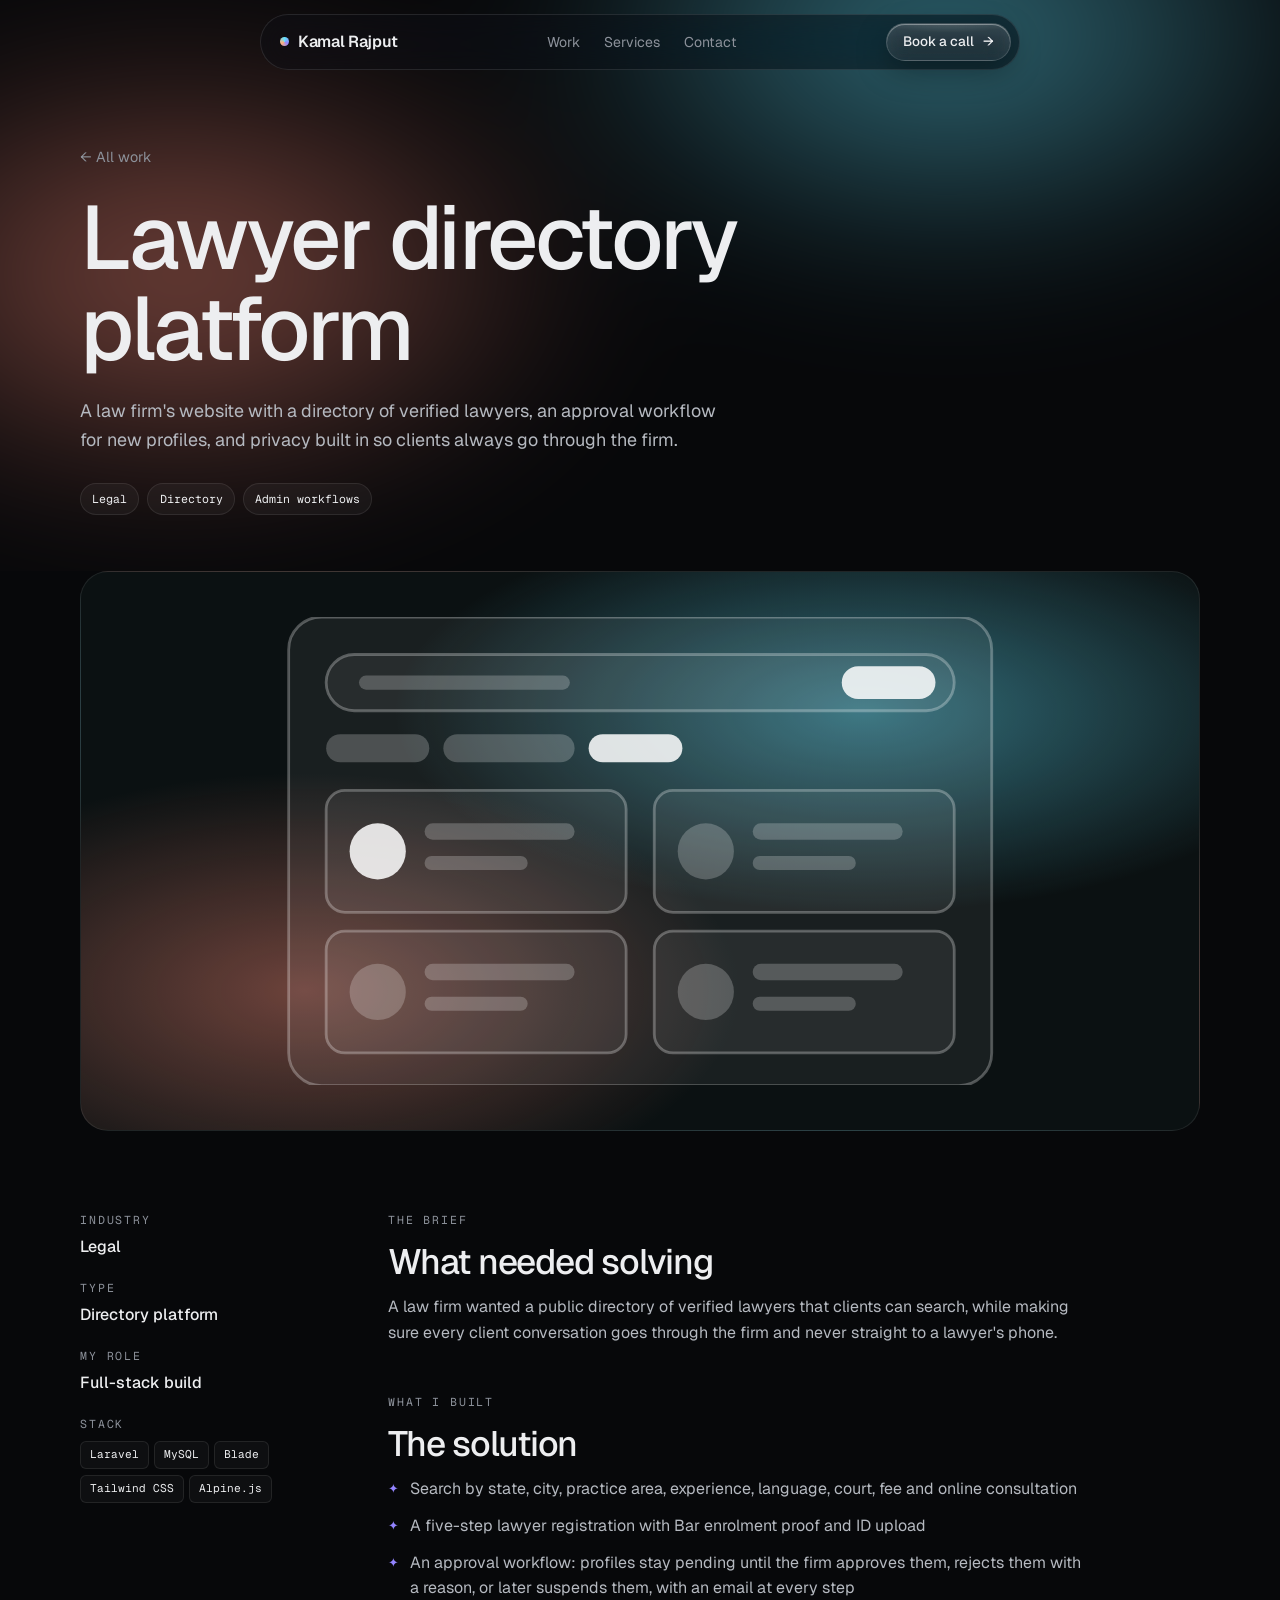
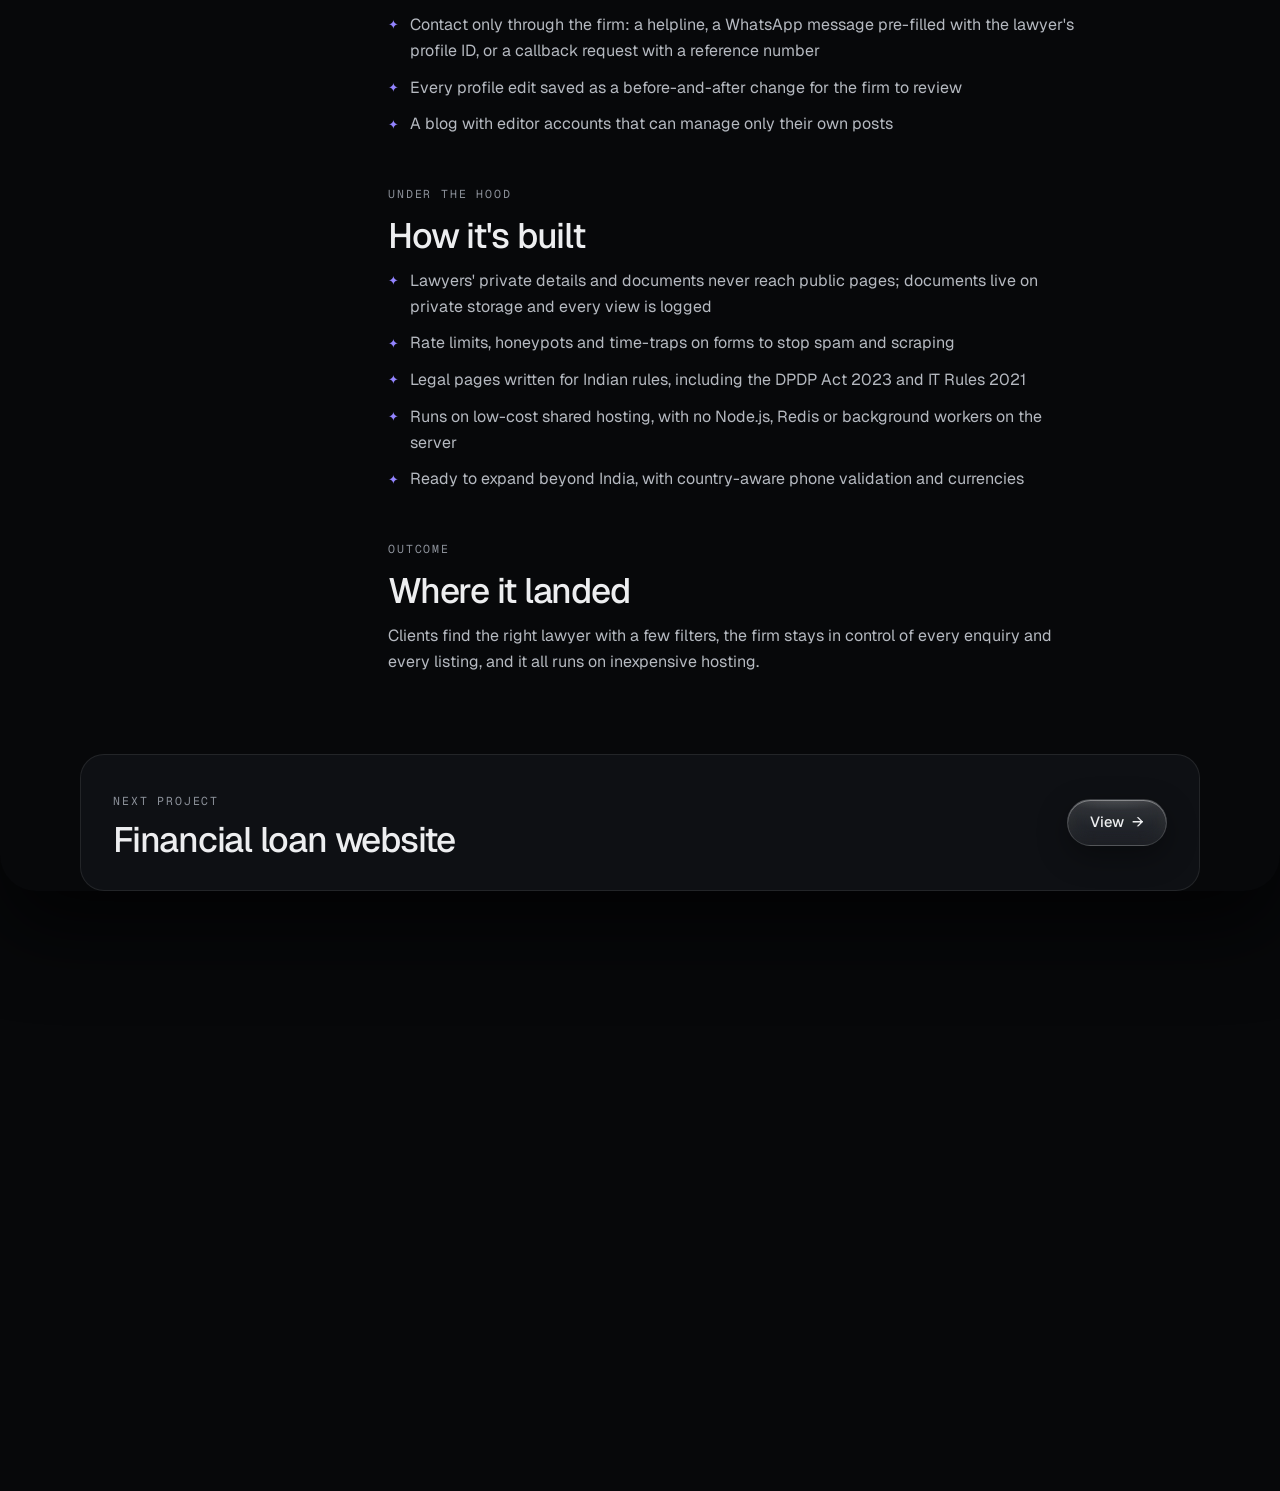
==== work/lawyer-directory.html @ dc75b8f5 "Write real case studies and add the lawyer directory project Case study pages for the real estate CR" ====
<!doctype html>
<html lang="en">
<head>
<meta charset="utf-8">
<meta name="viewport" content="width=device-width, initial-scale=1, viewport-fit=cover">
<title>Lawyer directory platform · Kamal Rajput</title>
<meta name="description" content="A law firm's website with a directory of verified lawyers, an approval workflow for new profiles, and privacy built in so clients always go through the firm.">
<meta name="theme-color" content="#07080A">
<meta property="og:title" content="Lawyer directory platform · Kamal Rajput">
<meta property="og:description" content="A law firm's website with a directory of verified lawyers, an approval workflow for new profiles, and privacy built in so clients always go through the firm.">
<meta property="og:type" content="website">
<link rel="icon" href="../assets/favicon.svg" type="image/svg+xml">
<link rel="preconnect" href="https://fonts.googleapis.com">
<link rel="preconnect" href="https://fonts.gstatic.com" crossorigin>
<link rel="stylesheet" href="https://fonts.googleapis.com/css2?family=Geist:wght@300..700&family=Geist+Mono:wght@400;500&family=Instrument+Serif:ital@0;1&display=swap">
<link rel="stylesheet" href="../assets/css/style.css">
</head>
<body>
<nav class="nav" aria-label="Main">
  <a class="brand" href="../index.html"><i aria-hidden="true"></i>Kamal Rajput</a>
  <ul>
    <li><a href="../index.html#work">Work</a></li>
    <li><a href="../index.html#services">Services</a></li>
    <li><a href="../index.html#call">Contact</a></li>
  </ul>
  <a class="glass" href="../index.html#call">Book a call <span class="arrow">→</span></a>
</nav>

<main id="top">
  <header class="cs-hero">
    <div class="glow" aria-hidden="true" style="background:radial-gradient(40% 50% at 70% 30%, var(--cyan), transparent 70%), radial-gradient(40% 50% at 20% 65%, #FF8C78, transparent 70%)"></div>
    <div class="wrap">
      <a class="back" href="../index.html#work">← All work</a>
      <h1>Lawyer directory platform</h1>
      <p class="lede">A law firm's website with a directory of verified lawyers, an approval workflow for new profiles, and privacy built in so clients always go through the firm.</p>
      <div class="cs-meta"><span>Legal</span><span>Directory</span><span>Admin workflows</span></div>
    </div>
  </header>

  <div class="wrap">
    <div class="cs-cover art-4" aria-hidden="true"><svg viewBox="0 0 300 200"><rect class="s" x="0" y="0" width="300" height="200" rx="14"/>
              <rect class="s" x="16" y="16" width="268" height="24" rx="12"/><rect class="m" x="30" y="25" width="90" height="6" rx="3"/><rect class="f" x="236" y="21" width="40" height="14" rx="7"/>
              <rect class="m" x="16" y="50" width="44" height="12" rx="6"/><rect class="m" x="66" y="50" width="56" height="12" rx="6"/><rect class="f" x="128" y="50" width="40" height="12" rx="6"/>
              <g><rect class="s" x="16" y="74" width="128" height="52" rx="8"/><circle class="f" cx="38" cy="100" r="12"/><rect class="m" x="58" y="88" width="64" height="7" rx="3.5"/><rect class="m" x="58" y="102" width="44" height="6" rx="3"/></g>
              <g><rect class="s" x="156" y="74" width="128" height="52" rx="8"/><circle class="m" cx="178" cy="100" r="12"/><rect class="m" x="198" y="88" width="64" height="7" rx="3.5"/><rect class="m" x="198" y="102" width="44" height="6" rx="3"/></g>
              <g><rect class="s" x="16" y="134" width="128" height="52" rx="8"/><circle class="m" cx="38" cy="160" r="12"/><rect class="m" x="58" y="148" width="64" height="7" rx="3.5"/><rect class="m" x="58" y="162" width="44" height="6" rx="3"/></g>
              <g><rect class="s" x="156" y="134" width="128" height="52" rx="8"/><circle class="m" cx="178" cy="160" r="12"/><rect class="m" x="198" y="148" width="64" height="7" rx="3.5"/><rect class="m" x="198" y="162" width="44" height="6" rx="3"/></g></svg></div>

    <div class="cs-body">
      <aside><div><span class="eyebrow">Industry</span><b>Legal</b></div><div><span class="eyebrow">Type</span><b>Directory platform</b></div><div><span class="eyebrow">My role</span><b>Full-stack build</b></div><div><span class="eyebrow">Stack</span><div class="stack-chips"><span>Laravel</span><span>MySQL</span><span>Blade</span><span>Tailwind CSS</span><span>Alpine.js</span></div></div></aside>
      <article>
        <section><span class="eyebrow">The brief</span><h2>What needed solving</h2><p>A law firm wanted a public directory of verified lawyers that clients can search, while making sure every client conversation goes through the firm and never straight to a lawyer's phone.</p></section>
        <section><span class="eyebrow">What I built</span><h2>The solution</h2><ul><li>Search by state, city, practice area, experience, language, court, fee and online consultation</li><li>A five-step lawyer registration with Bar enrolment proof and ID upload</li><li>An approval workflow: profiles stay pending until the firm approves them, rejects them with a reason, or later suspends them, with an email at every step</li><li>Contact only through the firm: a helpline, a WhatsApp message pre-filled with the lawyer's profile ID, or a callback request with a reference number</li><li>Every profile edit saved as a before-and-after change for the firm to review</li><li>A blog with editor accounts that can manage only their own posts</li></ul></section>
        <section><span class="eyebrow">Under the hood</span><h2>How it's built</h2><ul><li>Lawyers' private details and documents never reach public pages; documents live on private storage and every view is logged</li><li>Rate limits, honeypots and time-traps on forms to stop spam and scraping</li><li>Legal pages written for Indian rules, including the DPDP Act 2023 and IT Rules 2021</li><li>Runs on low-cost shared hosting, with no Node.js, Redis or background workers on the server</li><li>Ready to expand beyond India, with country-aware phone validation and currencies</li></ul></section>
        <section><span class="eyebrow">Outcome</span><h2>Where it landed</h2><p>Clients find the right lawyer with a few filters, the firm stays in control of every enquiry and every listing, and it all runs on inexpensive hosting.</p></section>
      </article>
    </div>

    <a class="next" href="loan-website.html"><div><span class="eyebrow">Next project</span><h3 style="margin-top:.6rem">Financial loan website</h3></div><span class="glass">View <span class="arrow">→</span></span></a>
  </div>
</main>

<footer class="mf" id="mf">
  <div class="aurora" aria-hidden="true"><span class="a1"></span><span class="a2"></span><span class="a3"></span></div>
  <div class="marquee" aria-hidden="true"><div class="track">
    <span>Websites <i>✦</i></span><span>Automation <i>✦</i></span><span>CRM builds <i>✦</i></span><span>Lead capture <i>✦</i></span><span>Integrations <i>✦</i></span>
    <span>Websites <i>✦</i></span><span>Automation <i>✦</i></span><span>CRM builds <i>✦</i></span><span>Lead capture <i>✦</i></span><span>Integrations <i>✦</i></span>
  </div></div>
  <div class="wrap">
    <div class="big">Let's <span class="serif">talk.</span></div>
    <div class="mf-row">
      <span class="mail" id="mail">rajput.kamal25@gmail.com</span>
      <div class="pills">
        <button class="glass mag" type="button" id="copy">Copy email</button>
        <a class="glass mag" href="../index.html#call">Request a call</a>
        <a class="glass mag" href="#top">Back to top ↑</a>
      </div>
    </div>
    <div class="legal mono"><span>© 2026 Kamal Rajput</span><span>Websites · Automation · CRM</span></div>
  </div>
</footer>

<script src="../assets/js/main.js"></script>
</body>
</html>
---- assets/css/style.css ----
/* Layout: dark, single-theme by design. Full-bleed shader hero, scroll-tilt showcase, glowing bento, image accordion, curtain-reveal footer. */
:root {
  --bg: #07080A;
  --bg-2: #0E1014;
  --bg-3: #14171C;
  --fg: #EDEEF0;
  --muted: #8C919A;
  --line: rgba(237, 238, 240, 0.09);
  --cyan: #63E3FF;
  --violet: #9384FF;
  --peach: #FFB27D;
  --serif-tint: #CDBFFF;
  --f-sans: "Geist", "Inter", system-ui, -apple-system, "Segoe UI", sans-serif;
  --f-serif: "Instrument Serif", "Iowan Old Style", Georgia, serif;
  --f-mono: "Geist Mono", ui-monospace, SFMono-Regular, Menlo, monospace;
  color-scheme: dark;
}
* { box-sizing: border-box; }
html { scroll-behavior: smooth; }
body { margin: 0; background: var(--bg); color: var(--fg); font-family: var(--f-sans); font-size: 16px; line-height: 1.6; -webkit-font-smoothing: antialiased; }
h1, h2, h3, p { margin: 0; }
h1, h2, h3 { font-weight: 500; letter-spacing: -0.035em; line-height: 1.02; text-wrap: balance; }
.serif { font-family: var(--f-serif); font-style: italic; font-weight: 400; letter-spacing: -0.01em; color: var(--serif-tint); }
.mono { font-family: var(--f-mono); font-size: 0.75rem; letter-spacing: 0.04em; }
.eyebrow { font-family: var(--f-mono); font-size: 0.72rem; text-transform: uppercase; letter-spacing: 0.16em; color: var(--muted); }
a { color: inherit; }
:focus-visible { outline: 2px solid var(--cyan); outline-offset: 3px; border-radius: 8px; }
.wrap {
  max-width: 1200px; margin: 0 auto;
  padding-left: max(16px, env(safe-area-inset-left, 0px));
  padding-right: max(16px, env(safe-area-inset-right, 0px));
}
@media (min-width: 760px) { .wrap { padding-left: max(40px, env(safe-area-inset-left, 0px)); padding-right: max(40px, env(safe-area-inset-right, 0px)); } }

/* Liquid glass button */
.glass, .solid {
  position: relative; display: inline-flex; align-items: center; gap: 0.55rem;
  font: 500 0.92rem/1 var(--f-sans); padding: 0.95rem 1.35rem; border-radius: 999px;
  text-decoration: none; cursor: pointer; white-space: nowrap; overflow: hidden; isolation: isolate;
  transition: transform .35s cubic-bezier(.2,.8,.2,1), box-shadow .35s ease;
}
.glass {
  color: var(--fg);
  background: linear-gradient(180deg, rgba(255,255,255,.16), rgba(255,255,255,.04));
  border: 1px solid rgba(255,255,255,.16);
  -webkit-backdrop-filter: blur(16px) saturate(170%); backdrop-filter: blur(16px) saturate(170%);
  box-shadow: inset 0 1px 0 rgba(255,255,255,.35), inset 0 -8px 16px rgba(255,255,255,.04), 0 10px 30px rgba(0,0,0,.35);
}
.glass::before {
  content: ""; position: absolute; inset: 0; z-index: -1; border-radius: inherit;
  background: radial-gradient(120% 80% at var(--mx, 50%) -20%, rgba(255,255,255,.28), transparent 55%);
  opacity: .7; transition: opacity .3s;
}
.glass:hover::before { opacity: 1; }
.solid { background: var(--fg); color: var(--bg); border: 1px solid var(--fg); box-shadow: 0 10px 40px rgba(147,132,255,.25); }
.glass:hover, .solid:hover { transform: translateY(-2px); }
.arrow { transition: transform .3s ease; }
.glass:hover .arrow, .solid:hover .arrow { transform: translateX(3px); }

/* Nav */
.nav {
  position: fixed; z-index: 50; left: 50%; transform: translateX(-50%);
  top: calc(env(safe-area-inset-top, 0px) + 14px);
  width: min(760px, calc(100% - 32px));
  display: flex; align-items: center; justify-content: space-between; gap: 1rem;
  padding: 0.5rem 0.5rem 0.5rem 1.2rem; border-radius: 999px;
  background: rgba(14,16,20,.55); border: 1px solid rgba(255,255,255,.1);
  -webkit-backdrop-filter: blur(18px) saturate(160%); backdrop-filter: blur(18px) saturate(160%);
}
.brand { font-weight: 600; text-decoration: none; letter-spacing: -0.02em; display: flex; align-items: center; gap: .55rem; }
.brand i { width: 9px; height: 9px; border-radius: 50%; background: conic-gradient(var(--cyan), var(--violet), var(--peach), var(--cyan)); }
.nav ul { display: flex; gap: 1.5rem; list-style: none; margin: 0; padding: 0; }
.nav ul a { text-decoration: none; color: var(--muted); font-size: 0.88rem; }
.nav ul a:hover { color: var(--fg); }
.nav .glass { padding: 0.7rem 1rem; font-size: 0.85rem; }
@media (max-width: 640px) { .nav ul { display: none; } }

/* Curtain */
main { position: relative; z-index: 2; background: var(--bg); margin-bottom: var(--fh, 0px); border-radius: 0 0 36px 36px; box-shadow: 0 40px 80px rgba(0,0,0,.65); }

/* Hero */
.hero { position: relative; min-height: min(94vh, 860px); display: flex; align-items: flex-end; overflow: hidden; }
.hero canvas { position: absolute; inset: 0; width: 100%; height: 100%; display: block; }
.hero::after {
  content: ""; position: absolute; inset: 0; pointer-events: none;
  background: linear-gradient(90deg, rgba(7,8,10,.82) 0%, rgba(7,8,10,.35) 45%, transparent 70%), linear-gradient(180deg, transparent 60%, var(--bg) 100%);
}
.hero.noshader { background: radial-gradient(60% 60% at 75% 40%, rgba(147,132,255,.25), transparent 70%), var(--bg); }
.hero-inner { position: relative; z-index: 1; width: 100%; padding-block: 9rem 4.5rem; }
.pill { display: inline-flex; align-items: center; gap: .6rem; padding: .45rem .85rem .45rem .6rem; border-radius: 999px; border: 1px solid var(--line); background: rgba(255,255,255,.04); color: var(--muted); }
.pill b { width: 7px; height: 7px; border-radius: 50%; background: var(--cyan); box-shadow: 0 0 12px var(--cyan); }
.hero h1 { font-size: clamp(2.7rem, 7.4vw, 6.4rem); margin-top: 1.6rem; }
.hero h1 > span[aria-hidden] { display: block; }
.rot { display: inline-grid; overflow: hidden; vertical-align: bottom; padding: 0 .1em .14em 0; margin-bottom: -.14em; }
.rw { grid-area: 1 / 1; white-space: nowrap; }
.l { display: inline-block; transition: transform .6s cubic-bezier(.2,.8,.2,1), opacity .45s ease; }
.rw.enter .l { transform: translateY(110%); opacity: 0; }
.rw.out .l { transform: translateY(-110%); opacity: 0; }
.hero .lede { margin-top: 1.6rem; max-width: 36rem; color: #B5B9C0; font-size: 1.12rem; }
.ctas { display: flex; flex-wrap: wrap; gap: .75rem; margin-top: 2.2rem; }
.sr { position: absolute; width: 1px; height: 1px; overflow: hidden; clip: rect(0 0 0 0); white-space: nowrap; }

/* Section heads */
.band { padding-block: 6.5rem; }
.head { display: flex; flex-wrap: wrap; align-items: end; justify-content: space-between; gap: 1.2rem 3rem; margin-bottom: 3rem; }
.head h2 { font-size: clamp(2.1rem, 4.6vw, 3.8rem); margin-top: .9rem; max-width: 16ch; }
.head p { color: var(--muted); max-width: 25rem; }

/* Container scroll showcase */
.showcase { padding-block: 5rem 3rem; perspective: 1200px; }
.showcase .head { justify-content: center; text-align: center; flex-direction: column; align-items: center; will-change: transform; }
.device {
  margin: 0 auto; max-width: 1040px; border-radius: 28px; padding: 10px;
  background: linear-gradient(180deg, #23262D, #121418); border: 1px solid rgba(255,255,255,.12);
  box-shadow: 0 0 0 1px rgba(0,0,0,.6), 0 30px 80px rgba(0,0,0,.6), 0 0 120px rgba(147,132,255,.12);
  transform-origin: 50% 0%; transform: rotateX(var(--rx, 20deg)) scale(var(--sc, 1.04)); will-change: transform;
}
.screen { border-radius: 20px; background: var(--bg-2); overflow: hidden; border: 1px solid rgba(255,255,255,.06); }
.bar { display: flex; align-items: center; gap: .9rem; padding: .85rem 1.1rem; border-bottom: 1px solid var(--line); }
.dots { display: flex; gap: 6px; } .dots span { width: 10px; height: 10px; border-radius: 50%; background: #2A2E35; }
.bar .mono { color: var(--muted); }
.bar .live { margin-left: auto; display: flex; align-items: center; gap: .4rem; color: var(--cyan); }
.bar .live::before { content: ""; width: 6px; height: 6px; border-radius: 50%; background: var(--cyan); }
.crm { display: grid; grid-template-columns: 1fr 260px; min-height: 380px; }
.board { display: grid; grid-template-columns: repeat(4, minmax(0, 1fr)); gap: .75rem; padding: 1.1rem; }
.col { display: flex; flex-direction: column; gap: .55rem; min-width: 0; }
.col h4 { margin: 0 0 .2rem; font: 500 .72rem/1 var(--f-mono); color: var(--muted); letter-spacing: .06em; text-transform: uppercase; display: flex; justify-content: space-between; }
.lead { background: var(--bg-3); border: 1px solid var(--line); border-radius: 12px; padding: .7rem .75rem; display: grid; gap: .35rem; min-width: 0; }
.lead b { font-weight: 500; font-size: .82rem; overflow: hidden; text-overflow: ellipsis; white-space: nowrap; }
.lead span { font-family: var(--f-mono); font-size: .66rem; color: var(--muted); overflow: hidden; text-overflow: ellipsis; white-space: nowrap; }
.lead.hot { border-color: rgba(99,227,255,.45); box-shadow: 0 0 24px rgba(99,227,255,.12); }
.flows { border-left: 1px solid var(--line); padding: 1.1rem; display: flex; flex-direction: column; gap: .6rem; min-width: 0; }
.flows h4 { margin: 0 0 .3rem; font: 500 .72rem/1 var(--f-mono); color: var(--muted); letter-spacing: .06em; text-transform: uppercase; }
.flow { border: 1px solid var(--line); border-radius: 12px; padding: .7rem .75rem; display: grid; gap: .4rem; background: rgba(255,255,255,.02); }
.flow .chain { display: flex; flex-wrap: wrap; gap: .3rem; align-items: center; font-family: var(--f-mono); font-size: .66rem; }
.flow .chain em { font-style: normal; padding: .2rem .45rem; border-radius: 6px; background: var(--bg-3); border: 1px solid var(--line); }
.flow .chain i { font-style: normal; color: var(--violet); }
.flow .meta { font-family: var(--f-mono); font-size: .64rem; color: var(--muted); display: flex; justify-content: space-between; }
.flow .meta .on { color: var(--cyan); }
.illus { text-align: center; color: var(--muted); margin-top: 1.4rem; }
@media (max-width: 860px) { .crm { grid-template-columns: 1fr; } .flows { border-left: 0; border-top: 1px solid var(--line); } }
@media (max-width: 600px) { .board { grid-template-columns: repeat(2, minmax(0, 1fr)); } .device { border-radius: 20px; padding: 6px; } .screen { border-radius: 15px; } }

/* Bento with glowing border */
.bento { display: grid; grid-template-columns: repeat(6, minmax(0, 1fr)); gap: 1rem; }
.cell {
  position: relative; border-radius: 24px; background: var(--bg-2); border: 1px solid var(--line);
  padding: 1.6rem; display: flex; flex-direction: column; gap: .7rem; min-width: 0; overflow: hidden;
  --angle: 0; --glow: 0;
}
.cell::after {
  content: ""; position: absolute; inset: -1px; border-radius: inherit; padding: 1.5px; pointer-events: none;
  background: conic-gradient(from calc(var(--angle) * 1deg - 45deg), transparent 0deg, var(--cyan) 25deg, var(--violet) 50deg, var(--peach) 70deg, transparent 90deg);
  -webkit-mask: linear-gradient(#000 0 0) content-box, linear-gradient(#000 0 0); -webkit-mask-composite: xor;
  mask: linear-gradient(#000 0 0) content-box exclude, linear-gradient(#000 0 0);
  opacity: var(--glow); transition: opacity .35s ease;
}
.cell h3 { font-size: 1.45rem; }
.cell p { color: var(--muted); font-size: .95rem; max-width: 34rem; }
.c-web, .c-auto { grid-column: span 3; min-height: 360px; }
.c-crm, .c-lead, .c-fast { grid-column: span 2; }
.cell .vis { margin-top: auto; padding-top: 1rem; }
@media (max-width: 900px) { .c-web, .c-auto { grid-column: span 6; min-height: 0; } .c-crm, .c-lead, .c-fast { grid-column: span 3; } .c-fast { grid-column: span 6; } }
@media (max-width: 560px) { .c-crm, .c-lead, .c-fast { grid-column: span 6; } }
/* bento visuals */
.browser { border: 1px solid var(--line); border-radius: 14px; background: var(--bg-3); overflow: hidden; }
.browser .top { display: flex; gap: 5px; padding: .55rem .7rem; border-bottom: 1px solid var(--line); }
.browser .top span { width: 7px; height: 7px; border-radius: 50%; background: #2A2E35; }
.browser .pg { padding: .9rem; display: grid; grid-template-columns: 1.3fr 1fr; gap: .8rem; align-items: center; }
.sk { height: 8px; border-radius: 4px; background: rgba(255,255,255,.08); }
.sk.w60 { width: 60%; } .sk.w80 { width: 80%; } .sk.w40 { width: 40%; }
.sk.h { height: 14px; background: rgba(255,255,255,.16); }
.sk.btn { width: 34%; height: 18px; border-radius: 9px; background: var(--fg); opacity: .85; }
.blob { aspect-ratio: 4/3; max-width: 100%; border-radius: 10px; background: radial-gradient(circle at 30% 30%, var(--violet), transparent 60%), radial-gradient(circle at 75% 70%, var(--cyan), transparent 55%), #15181E; opacity: .85; }
.stack { display: grid; gap: .45rem; }
.nodes { display: flex; align-items: center; gap: 0; position: relative; }
.node { flex: none; font-family: var(--f-mono); font-size: .7rem; padding: .5rem .7rem; border-radius: 10px; background: var(--bg-3); border: 1px solid var(--line); white-space: nowrap; }
.wire { flex: 1; height: 1px; min-width: 18px; background: linear-gradient(90deg, rgba(255,255,255,.08), rgba(255,255,255,.2)); position: relative; overflow: visible; }
.wire::after { content: ""; position: absolute; top: -2px; left: 0; width: 5px; height: 5px; border-radius: 50%; background: var(--cyan); box-shadow: 0 0 10px var(--cyan); animation: run 2.4s linear infinite; }
.wire:nth-of-type(4)::after { animation-delay: 1.2s; background: var(--violet); box-shadow: 0 0 10px var(--violet); }
@keyframes run { from { left: 0; } to { left: calc(100% - 5px); } }
.nodes.n2 { margin-top: .6rem; }
.bars { display: flex; align-items: end; gap: 6px; height: 70px; }
.bars span { flex: 1; border-radius: 5px 5px 2px 2px; background: rgba(255,255,255,.08); }
.bars span.a { background: linear-gradient(180deg, var(--violet), rgba(147,132,255,.25)); }
.field-sk { border: 1px solid var(--line); border-radius: 9px; padding: .55rem .7rem; font-family: var(--f-mono); font-size: .68rem; color: var(--muted); background: var(--bg-3); }
.field-sk.focus { border-color: rgba(99,227,255,.5); color: var(--fg); }
.meter { height: 8px; border-radius: 4px; background: rgba(255,255,255,.06); overflow: hidden; }
.meter span { display: block; height: 100%; width: 92%; border-radius: inherit; background: linear-gradient(90deg, var(--cyan), var(--violet)); }

/* Image accordion */
.acc { display: flex; gap: .8rem; height: 500px; }
.panel {
  position: relative; flex: 1 1 0; min-width: 0; border-radius: 26px; overflow: hidden; cursor: pointer;
  border: 1px solid var(--line); background: var(--bg-2); outline-offset: 4px;
  transition: flex-grow .7s cubic-bezier(.2,.8,.2,1), border-color .3s;
}
.panel.active { flex-grow: 4.2; border-color: rgba(255,255,255,.18); }
.panel .art { position: absolute; inset: 0; transition: transform 1s cubic-bezier(.2,.8,.2,1), filter .6s; filter: saturate(.6) brightness(.7); }
.panel.active .art { transform: scale(1.04); filter: none; }
.panel::after { content: ""; position: absolute; inset: 0; background: linear-gradient(180deg, transparent 35%, rgba(7,8,10,.92)); pointer-events: none; }
.vt { position: absolute; z-index: 2; left: 50%; bottom: 1.6rem; transform-origin: 0 50%; transform: rotate(-90deg); white-space: nowrap; font-weight: 500; letter-spacing: -.01em; transition: opacity .35s; }
.panel.active .vt { opacity: 0; }
.pbody { position: absolute; z-index: 2; left: 0; right: 0; bottom: 0; padding: 1.8rem; display: grid; gap: .6rem; opacity: 0; transform: translateY(16px); transition: opacity .4s ease .15s, transform .6s cubic-bezier(.2,.8,.2,1) .15s; }
.panel.active .pbody { opacity: 1; transform: none; }
.pbody h3 { font-size: clamp(1.6rem, 3vw, 2.4rem); }
.pbody p { color: #B8BCC3; max-width: 32rem; }
.tags { display: flex; flex-wrap: wrap; gap: .4rem; }
.tags span { font-family: var(--f-mono); font-size: .68rem; padding: .3rem .6rem; border-radius: 999px; background: rgba(255,255,255,.08); border: 1px solid rgba(255,255,255,.1); -webkit-backdrop-filter: blur(8px); backdrop-filter: blur(8px); }
.draft { display: inline-flex; align-items: center; gap: .5rem; padding: .4rem .8rem; border-radius: 999px; border: 1px dashed rgba(255,255,255,.22); color: var(--muted); }
/* panel art */
.art-1 { background: radial-gradient(70% 60% at 70% 20%, rgba(99,227,255,.55), transparent 60%), radial-gradient(60% 60% at 20% 70%, rgba(147,132,255,.5), transparent 65%), #0B0E14; }
.art-2 { background: radial-gradient(70% 60% at 30% 25%, rgba(255,178,125,.6), transparent 60%), radial-gradient(60% 60% at 80% 75%, rgba(255,120,150,.35), transparent 65%), #120D0D; }
.art-3 { background: radial-gradient(70% 60% at 65% 30%, rgba(147,132,255,.6), transparent 60%), radial-gradient(60% 60% at 15% 80%, rgba(255,178,125,.35), transparent 65%), #0D0B14; }
.art-4 { background: radial-gradient(70% 60% at 70% 25%, rgba(99,227,255,.45), transparent 60%), radial-gradient(60% 60% at 20% 75%, rgba(255,140,120,.4), transparent 65%), #0B1112; }
.art svg { position: absolute; right: 6%; top: 10%; width: min(440px, 70%); height: auto; opacity: .9; }
.art .s { fill: rgba(255,255,255,.06); stroke: rgba(255,255,255,.28); stroke-width: 1.2; }
.art .f { fill: rgba(255,255,255,.85); }
.art .m { fill: rgba(255,255,255,.22); }
@media (max-width: 760px) {
  .acc { flex-direction: column; height: auto; }
  .panel { flex: none; height: 76px; transition: height .7s cubic-bezier(.2,.8,.2,1), border-color .3s; }
  .panel.active { height: 420px; }
  .vt { transform: none; left: 1.4rem; bottom: auto; top: 50%; translate: 0 -50%; }
  .art svg { width: 78%; right: 11%; }
}

/* Request a call */
.contact { display: grid; grid-template-columns: 1fr 1.05fr; gap: 3rem; align-items: start; }
.contact > * { min-width: 0; }
.contact h2 { font-size: clamp(2.1rem, 4.6vw, 3.6rem); margin-top: .9rem; }
.contact .intro { color: var(--muted); margin-top: 1.1rem; max-width: 28rem; }
/* Spotlight cards */
.cards { display: grid; gap: .9rem; margin-top: 2rem; }
.spot { position: relative; border-radius: 22px; background: var(--bg-2); border: 1px solid var(--line); padding: 1.3rem 1.4rem; overflow: hidden; min-width: 0; display: grid; gap: .45rem; isolation: isolate; }
.spot::before { content: ""; position: absolute; inset: 0; z-index: -1; pointer-events: none; background: radial-gradient(280px circle at var(--sx, 50%) var(--sy, 50%), rgba(147,132,255,.2), transparent 60%); opacity: 0; transition: opacity .35s; }
.spot:hover::before { opacity: 1; }
.globe-card { grid-template-columns: minmax(0, 1fr) 190px; align-items: center; gap: 1rem; }
.globe-card canvas { width: 190px; height: 190px; display: block; cursor: grab; touch-action: none; }
.globe-card canvas:active { cursor: grabbing; }
.clock { font-size: clamp(2rem, 4vw, 2.8rem); font-weight: 500; letter-spacing: -.04em; line-height: 1; font-variant-numeric: tabular-nums; }
.clock small { font-size: .45em; color: var(--muted); letter-spacing: 0; margin-left: .25rem; }
.sub { color: var(--muted); font-size: .9rem; display: flex; align-items: center; gap: .5rem; }
.sub b { width: 7px; height: 7px; border-radius: 50%; background: var(--cyan); box-shadow: 0 0 10px var(--cyan); animation: blink 2s ease-in-out infinite; }
@keyframes blink { 50% { opacity: .35; } }
.mail-card { grid-template-columns: minmax(0, 1fr) auto; align-items: center; }
.mail-card .v { font-family: var(--f-mono); font-size: .95rem; overflow-wrap: anywhere; user-select: all; }
.mini { font: 500 .82rem/1 var(--f-sans); padding: .65rem .95rem; }
@media (max-width: 520px) { .globe-card { grid-template-columns: minmax(0, 1fr) 130px; } .globe-card canvas { width: 130px; height: 130px; } .mail-card { grid-template-columns: 1fr; } .mail-card .mini { justify-self: start; } }

/* Form: border beam, chips, floating labels, stateful button */
@property --beam { syntax: '<angle>'; inherits: false; initial-value: 0deg; }
form.call { isolation: isolate; }
form.call::before {
  content: ""; position: absolute; inset: -1px; border-radius: inherit; padding: 1.5px; pointer-events: none;
  background: conic-gradient(from var(--beam), transparent 0deg 290deg, var(--cyan) 320deg, var(--violet) 340deg, var(--peach) 352deg, transparent 360deg);
  -webkit-mask: linear-gradient(#000 0 0) content-box, linear-gradient(#000 0 0); -webkit-mask-composite: xor;
  mask: linear-gradient(#000 0 0) content-box exclude, linear-gradient(#000 0 0);
  animation: beam 7s linear infinite;
}
@keyframes beam { to { --beam: 360deg; } }
.group { display: grid; gap: .6rem; }
.group > span { font-size: .82rem; color: var(--muted); }
.chips { display: flex; flex-wrap: wrap; gap: .5rem; }
.chip { position: relative; display: inline-flex; align-items: center; gap: .45rem; padding: .62rem 1rem; border-radius: 999px; border: 1px solid var(--line); background: rgba(255,255,255,.03); cursor: pointer; font-size: .9rem; user-select: none; transition: background .25s, color .25s, border-color .25s, transform .25s; }
.chip:hover { border-color: rgba(255,255,255,.25); }
.chip input { position: absolute; opacity: 0; pointer-events: none; }
.chip .tick { width: 0; overflow: hidden; transition: width .25s; }
.chip:has(input:checked) { background: var(--fg); color: var(--bg); border-color: var(--fg); }
.chip:has(input:checked) .tick { width: .8rem; }
.chip:has(input:focus-visible) { outline: 2px solid var(--cyan); outline-offset: 3px; }
.fl { position: relative; }
.fl input, .fl textarea {
  font: 400 .98rem/1.4 var(--f-sans); color: var(--fg); background: rgba(7,8,10,.6); width: 100%;
  border: 1px solid var(--line); border-radius: 14px; padding: 1.45rem .95rem .55rem; resize: vertical;
  transition: border-color .25s, box-shadow .25s;
}
.fl label { position: absolute; left: .95rem; top: 1.02rem; color: var(--muted); font-size: .95rem; pointer-events: none; transform-origin: 0 0; transition: transform .22s cubic-bezier(.2,.8,.2,1), color .22s; }
.fl input:focus, .fl textarea:focus { outline: none; border-color: rgba(99,227,255,.55); box-shadow: 0 0 0 4px rgba(99,227,255,.1), 0 0 30px rgba(99,227,255,.08); }
.fl input:focus + label, .fl input:not(:placeholder-shown) + label, .fl textarea:focus + label, .fl textarea:not(:placeholder-shown) + label { transform: translateY(-.62rem) scale(.76); color: var(--cyan); }
.sbtn { min-width: 12.5rem; justify-content: center; }
.sbtn .spin, .sbtn .ok { position: absolute; left: 50%; top: 50%; translate: -50% -50%; opacity: 0; transition: opacity .25s; }
.sbtn .spin { width: 18px; height: 18px; border-radius: 50%; border: 2px solid rgba(7,8,10,.25); border-top-color: var(--bg); animation: spin .8s linear infinite; }
.sbtn .ok { width: 20px; height: 20px; }
.sbtn .ok path { fill: none; stroke: var(--bg); stroke-width: 2.5; stroke-linecap: round; stroke-linejoin: round; stroke-dasharray: 24; stroke-dashoffset: 24; transition: stroke-dashoffset .45s ease .1s; }
.sbtn .t { transition: opacity .2s; }
.sbtn[data-state="loading"] .t, .sbtn[data-state="done"] .t { opacity: 0; }
.sbtn[data-state="loading"] .spin { opacity: 1; }
.sbtn[data-state="done"] { background: var(--cyan); border-color: var(--cyan); }
.sbtn[data-state="done"] .ok { opacity: 1; }
.sbtn[data-state="done"] .ok path { stroke-dashoffset: 0; }
@keyframes spin { to { transform: rotate(360deg); } }
.steps { list-style: none; margin: 2rem 0 0; padding: 0; display: grid; gap: .9rem; counter-reset: s; }
.steps li { counter-increment: s; display: grid; grid-template-columns: 2.2rem 1fr; gap: .3rem .6rem; color: var(--muted); }
.steps li::before { content: "0" counter(s); font-family: var(--f-mono); font-size: .75rem; color: var(--violet); padding-top: .2rem; }
.steps b { color: var(--fg); font-weight: 500; }
form.call {
  position: relative; border-radius: 28px; padding: 2rem; display: grid; gap: 1.1rem;
  background: linear-gradient(180deg, rgba(255,255,255,.07), rgba(255,255,255,.02)); border: 1px solid rgba(255,255,255,.12);
  box-shadow: inset 0 1px 0 rgba(255,255,255,.12), 0 30px 80px rgba(0,0,0,.4);
}
form.call h3 { font-size: 1.5rem; }
.field { display: grid; gap: .4rem; }
.field label { font-size: .82rem; color: var(--muted); }
.field input, .field select, .field textarea {
  font: 400 .95rem/1.4 var(--f-sans); color: var(--fg); background: rgba(7,8,10,.6);
  border: 1px solid var(--line); border-radius: 12px; padding: .8rem .9rem; width: 100%;
}
.field input:focus, .field select:focus, .field textarea:focus { outline: none; border-color: rgba(99,227,255,.55); box-shadow: 0 0 0 4px rgba(99,227,255,.1); }
.row2 { display: grid; grid-template-columns: 1fr 1fr; gap: 1rem; }
.note { font-size: .85rem; color: var(--muted); min-height: 1.2em; }
.note.ok { color: var(--cyan); }
@media (max-width: 860px) { .contact { grid-template-columns: 1fr; } }
@media (max-width: 520px) { .row2 { grid-template-columns: 1fr; } form.call { padding: 1.4rem; } }

/* Motion footer (curtain reveal) */
footer.mf {
  position: fixed; z-index: 1; left: 0; right: 0; bottom: 0;
  height: min(600px, calc(100vh - 24px)); overflow: hidden; background: #0A0B0F;
  display: flex; flex-direction: column; justify-content: flex-end;
  padding-bottom: env(safe-area-inset-bottom, 0px);
}
.aurora { position: absolute; inset: -20%; pointer-events: none; filter: blur(70px); opacity: .55; }
.aurora span { position: absolute; border-radius: 50%; mix-blend-mode: screen; animation: drift 18s ease-in-out infinite alternate; }
.aurora .a1 { width: 46vw; height: 30vw; left: 10%; top: 18%; background: var(--violet); }
.aurora .a2 { width: 40vw; height: 26vw; left: 45%; top: 30%; background: var(--cyan); animation-delay: -6s; opacity: .7; }
.aurora .a3 { width: 30vw; height: 22vw; left: 65%; top: 10%; background: var(--peach); animation-delay: -12s; opacity: .6; }
@keyframes drift { 0% { transform: translate(0,0) scale(1); } 50% { transform: translate(6vw,-4vh) scale(1.15); } 100% { transform: translate(-5vw,3vh) scale(.95); } }
.marquee { position: absolute; left: -5%; right: -5%; top: 14%; transform: rotate(-3deg); border-block: 1px solid rgba(255,255,255,.1); background: rgba(255,255,255,.03); overflow: hidden; padding-block: .8rem; }
.track { display: flex; width: max-content; animation: marq 36s linear infinite; }
.track span { font-family: var(--f-mono); font-size: .8rem; letter-spacing: .14em; text-transform: uppercase; color: rgba(237,238,240,.55); padding-right: 2.4rem; white-space: nowrap; }
.track span i { font-style: normal; color: var(--violet); padding-left: 2.4rem; }
@keyframes marq { to { transform: translateX(-50%); } }
.mf .wrap { position: relative; z-index: 1; width: 100%; display: grid; gap: 1.6rem; padding-bottom: 1.8rem; }
.big {
  font-size: clamp(4.2rem, 17vw, 15rem); line-height: .86; letter-spacing: -.06em; font-weight: 500;
  background: linear-gradient(180deg, #FFFFFF 10%, rgba(255,255,255,.35) 95%); -webkit-background-clip: text; background-clip: text; color: transparent;
}
.big .serif { background: linear-gradient(100deg, var(--cyan), var(--violet) 45%, var(--peach)); -webkit-background-clip: text; background-clip: text; color: transparent; padding-right: .06em; }
.mf-row { display: flex; flex-wrap: wrap; align-items: center; justify-content: space-between; gap: 1rem; }
.mail { font-family: var(--f-mono); font-size: .95rem; user-select: all; overflow-wrap: anywhere; }
.pills { display: flex; flex-wrap: wrap; gap: .6rem; }
.pills .glass { will-change: transform; }
.legal { display: flex; flex-wrap: wrap; justify-content: space-between; gap: .6rem; color: var(--muted); border-top: 1px solid var(--line); padding-top: 1.1rem; }

@media (prefers-reduced-motion: reduce) {
  html { scroll-behavior: auto; }
  .wire::after, .aurora span, .track { animation: none; }
  .device { transform: none; }
}

/* ---------- Site additions ---------- */
.hp { position: absolute; left: -9999px; width: 1px; height: 1px; opacity: 0; }
.case-link { justify-self: start; margin-top: .4rem; padding: .75rem 1.1rem; font-size: .88rem; }
.panel:not(.active) .case-link { visibility: hidden; }

/* Case study pages */
.cs-hero { position: relative; overflow: hidden; padding-block: 9rem 3.5rem; }
.cs-hero .glow { position: absolute; inset: -30% -10% auto; height: 120%; pointer-events: none; filter: blur(80px); opacity: .5; }
.cs-hero .wrap { position: relative; }
.back { display: inline-flex; align-items: center; gap: .5rem; color: var(--muted); text-decoration: none; font-size: .9rem; }
.back:hover { color: var(--fg); }
.cs-hero h1 { font-size: clamp(2.6rem, 7vw, 5.6rem); margin-top: 1.4rem; max-width: 14ch; }
.cs-hero .lede { margin-top: 1.4rem; max-width: 40rem; color: #B5B9C0; font-size: 1.12rem; }
.cs-meta { display: flex; flex-wrap: wrap; gap: .5rem; margin-top: 1.8rem; }
.cs-meta span { font-family: var(--f-mono); font-size: .72rem; padding: .35rem .7rem; border-radius: 999px; border: 1px solid var(--line); background: rgba(255,255,255,.04); }
.cs-cover { position: relative; aspect-ratio: 16 / 8; max-width: 100%; border-radius: 28px; overflow: hidden; border: 1px solid var(--line); }
.cs-cover svg { position: absolute; inset: 8% 10%; width: 80%; height: 84%; }
.cs-cover .s { fill: rgba(255,255,255,.06); stroke: rgba(255,255,255,.28); stroke-width: 1.2; }
.cs-cover .f { fill: rgba(255,255,255,.85); }
.cs-cover .m { fill: rgba(255,255,255,.22); }
.cs-body { display: grid; grid-template-columns: 260px minmax(0, 1fr); gap: 3rem; padding-block: 5rem; }
.cs-body aside { position: sticky; top: 7rem; align-self: start; display: grid; gap: 1.2rem; }
.cs-body aside > div { display: grid; gap: .3rem; }
.cs-body aside b { font-weight: 500; }
.cs-body article { display: grid; gap: 3rem; max-width: 44rem; }
.cs-body section { display: grid; gap: .9rem; }
.cs-body h2 { font-size: clamp(1.6rem, 3vw, 2.2rem); }
.cs-body p, .cs-body li { color: #B5B9C0; }
.cs-body ul { margin: 0; padding: 0; list-style: none; display: grid; gap: .7rem; }
.cs-body li { display: grid; grid-template-columns: 1.4rem 1fr; }
.cs-body li::before { content: "✦"; color: var(--violet); font-size: .8rem; padding-top: .2rem; }
.next { display: flex; flex-wrap: wrap; align-items: center; justify-content: space-between; gap: 1rem; padding: 2rem; border-radius: 24px; border: 1px solid var(--line); background: var(--bg-2); text-decoration: none; margin-bottom: 5rem; transition: border-color .3s; }
.next:hover { border-color: rgba(255,255,255,.25); }
.next h3 { font-size: clamp(1.5rem, 3vw, 2.2rem); }
@media (max-width: 820px) { .cs-body { grid-template-columns: 1fr; gap: 2rem; } .cs-body aside { position: static; grid-template-columns: repeat(2, minmax(0, 1fr)); } .cs-cover { aspect-ratio: 4 / 3; } }
.stack-chips { display: flex; flex-wrap: wrap; gap: .35rem; margin-top: .2rem; }
.stack-chips span { font-family: var(--f-mono); font-size: .7rem; padding: .25rem .55rem; border-radius: 6px; border: 1px solid var(--line); background: rgba(255,255,255,.03); }
@media (max-width: 820px) { .cs-body aside > div:last-child:has(.stack-chips) { grid-column: 1 / -1; } }
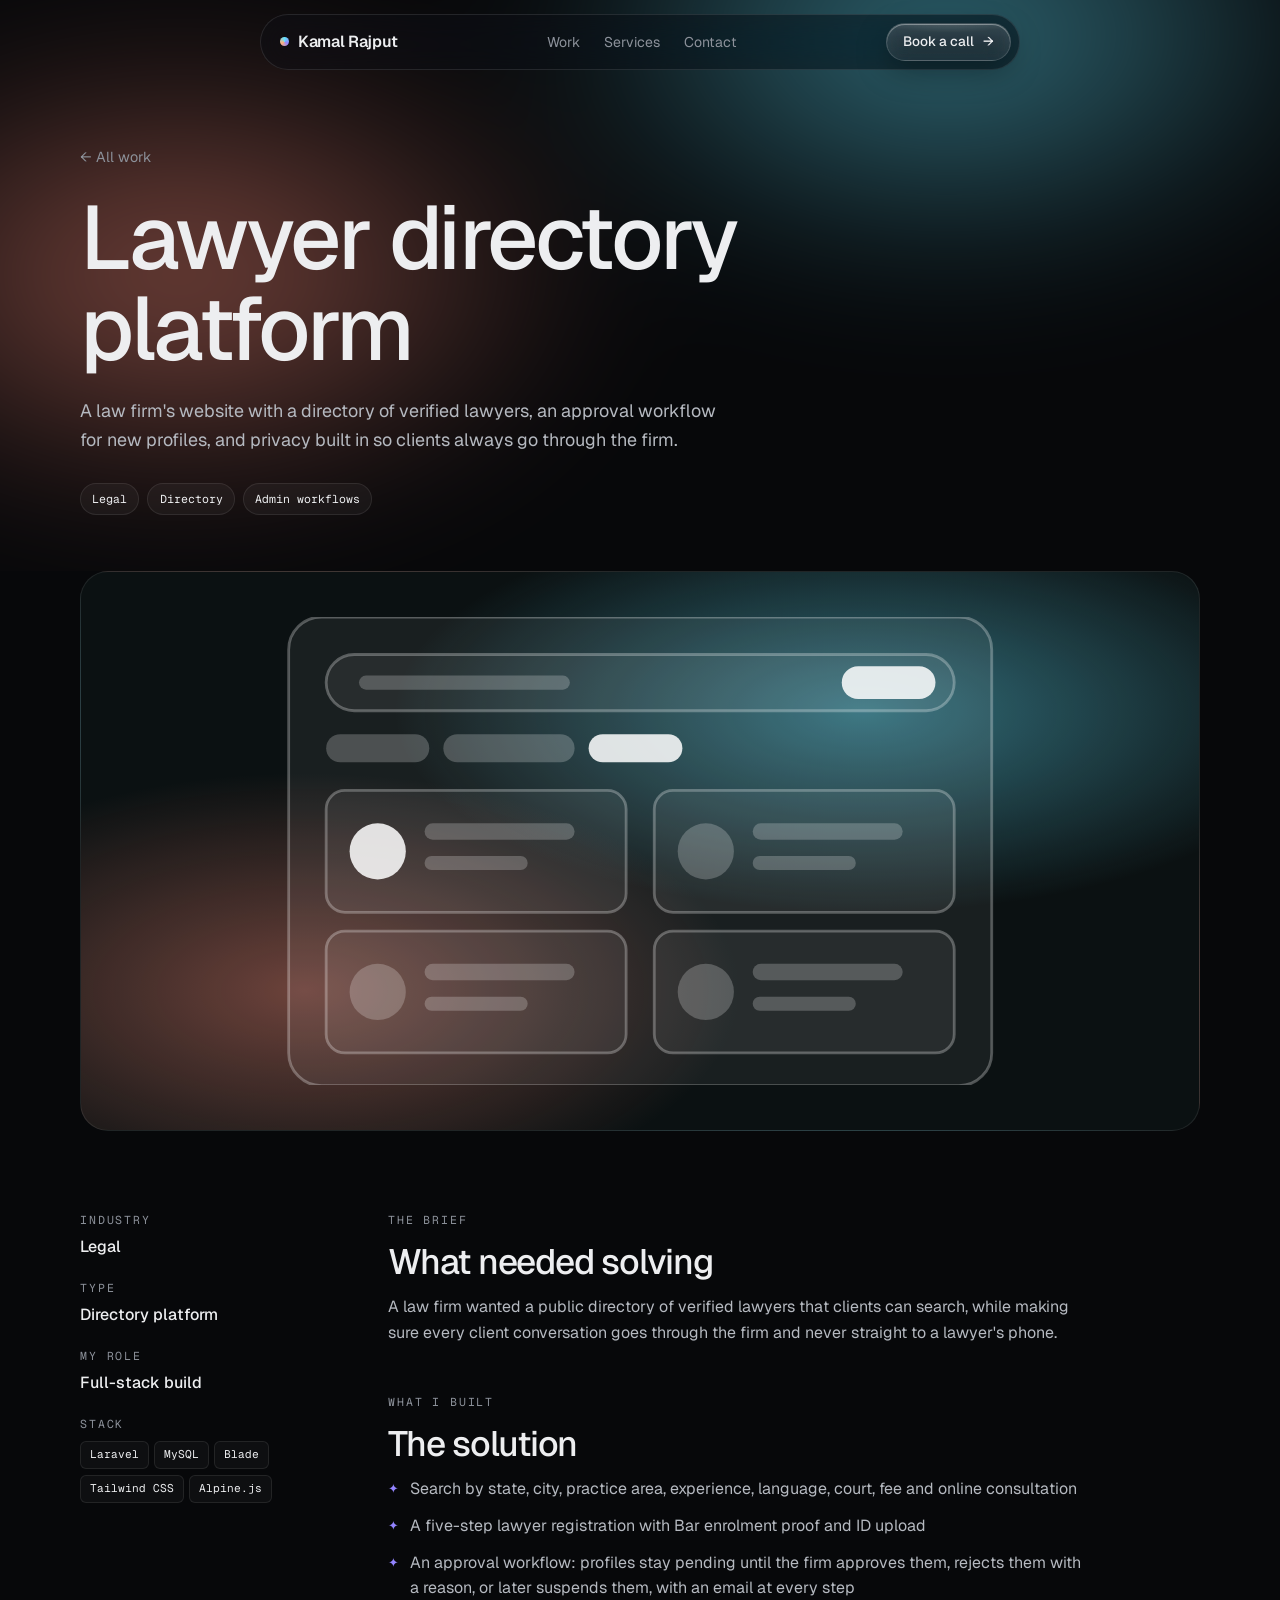
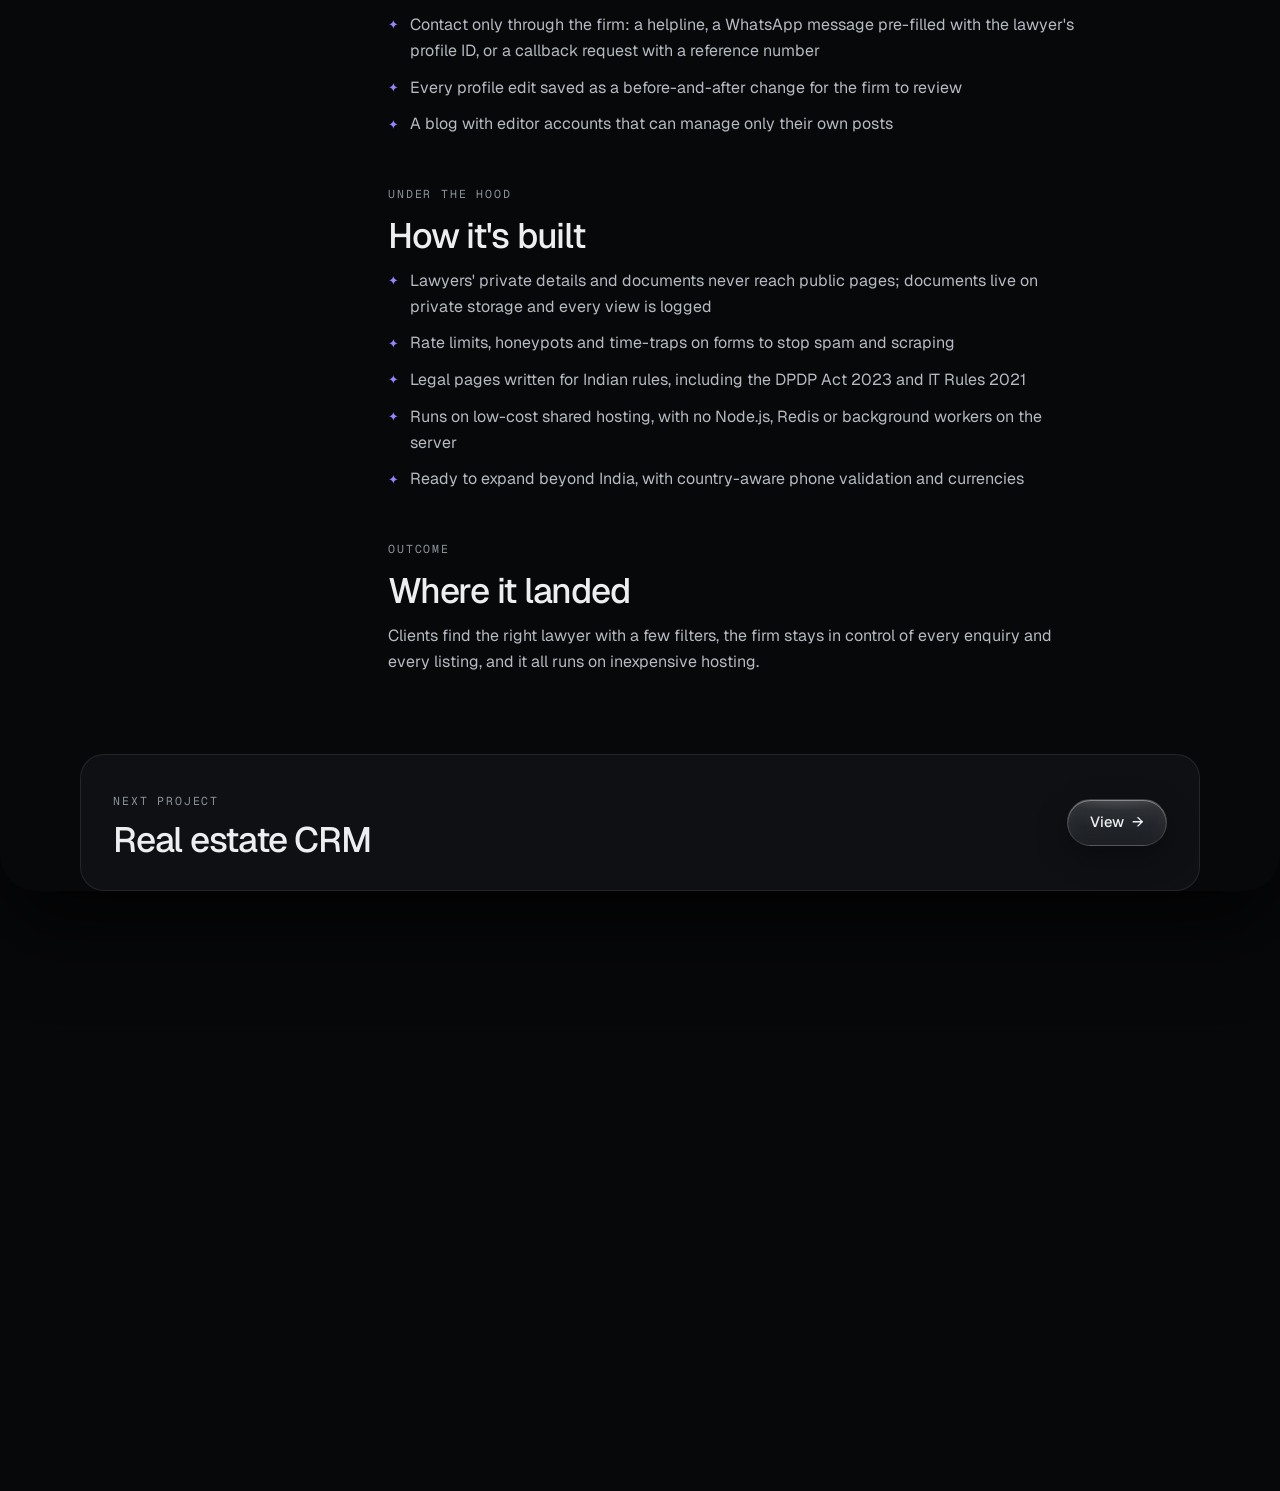
==== commit 38c6ce9e: "Remove the loan website case study Co-Authored-By: Claude Opus 5.5 <noreply@anthropic.com> Claude-Se" ====
--- a/work/lawyer-directory.html
+++ b/work/lawyer-directory.html
@@ -56,7 +56,7 @@
       </article>
     </div>
 
-    <a class="next" href="loan-website.html"><div><span class="eyebrow">Next project</span><h3 style="margin-top:.6rem">Financial loan website</h3></div><span class="glass">View <span class="arrow">→</span></span></a>
+    <a class="next" href="real-estate-crm.html"><div><span class="eyebrow">Next project</span><h3 style="margin-top:.6rem">Real estate CRM</h3></div><span class="glass">View <span class="arrow">→</span></span></a>
   </div>
 </main>
 
--- a/assets/css/style.css
+++ b/assets/css/style.css
@@ -211,7 +211,6 @@
 /* panel art */
 .art-1 { background: radial-gradient(70% 60% at 70% 20%, rgba(99,227,255,.55), transparent 60%), radial-gradient(60% 60% at 20% 70%, rgba(147,132,255,.5), transparent 65%), #0B0E14; }
 .art-2 { background: radial-gradient(70% 60% at 30% 25%, rgba(255,178,125,.6), transparent 60%), radial-gradient(60% 60% at 80% 75%, rgba(255,120,150,.35), transparent 65%), #120D0D; }
-.art-3 { background: radial-gradient(70% 60% at 65% 30%, rgba(147,132,255,.6), transparent 60%), radial-gradient(60% 60% at 15% 80%, rgba(255,178,125,.35), transparent 65%), #0D0B14; }
 .art-4 { background: radial-gradient(70% 60% at 70% 25%, rgba(99,227,255,.45), transparent 60%), radial-gradient(60% 60% at 20% 75%, rgba(255,140,120,.4), transparent 65%), #0B1112; }
 .art svg { position: absolute; right: 6%; top: 10%; width: min(440px, 70%); height: auto; opacity: .9; }
 .art .s { fill: rgba(255,255,255,.06); stroke: rgba(255,255,255,.28); stroke-width: 1.2; }
